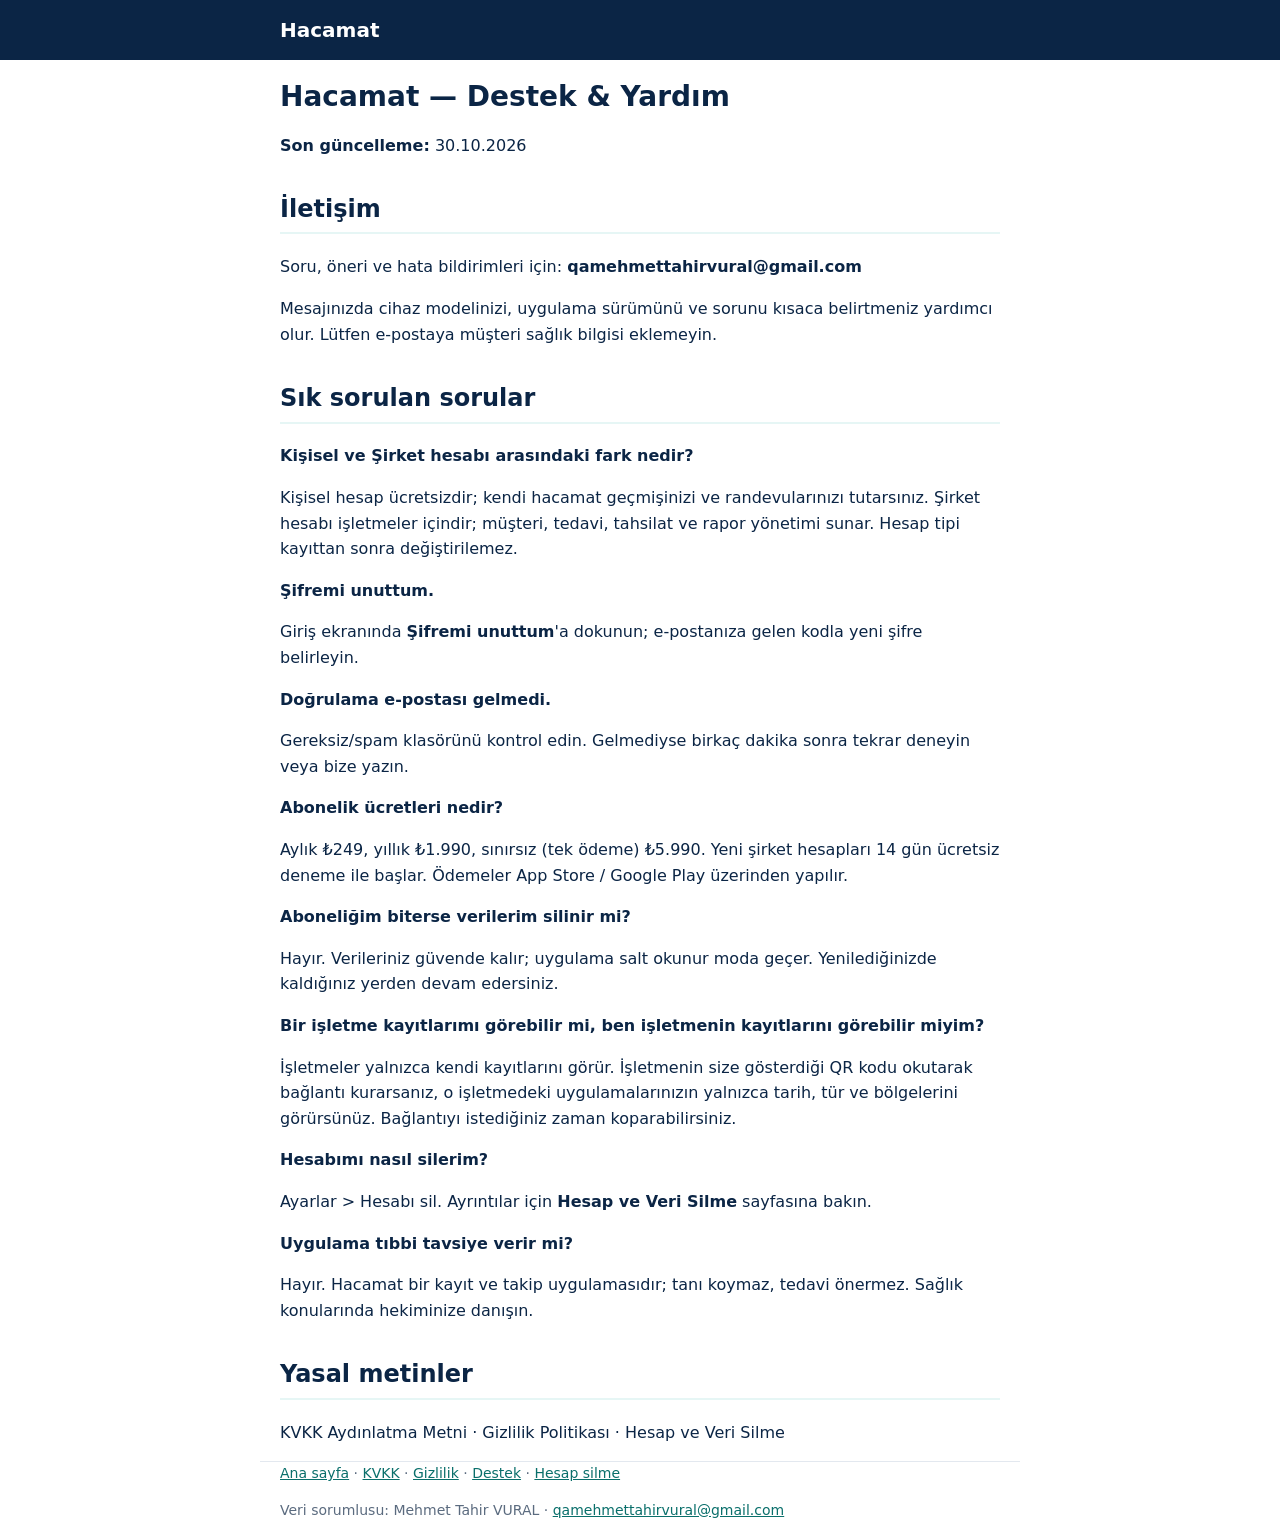
==== destek.html @ 9043c00f "Hacamat yasal/destek statik sayfaları (Tema B)" ====
<!doctype html>
<html lang="tr"><head><meta charset="utf-8"><meta name="viewport" content="width=device-width,initial-scale=1">
<title>Destek &amp; Yardım — Hacamat</title><link rel="stylesheet" href="style.css"></head>
<body><header><div class="w"><a class="brand" href="index.html">Hacamat</a></div></header>
<main class="w"><h1>Hacamat — Destek &amp; Yardım</h1>
<p><strong>Son güncelleme:</strong> 30.10.2026</p>
<h2>İletişim</h2>
<p>Soru, öneri ve hata bildirimleri için: <strong>qamehmettahirvural@gmail.com</strong></p>
<p>Mesajınızda cihaz modelinizi, uygulama sürümünü ve sorunu kısaca belirtmeniz yardımcı olur. Lütfen e-postaya müşteri sağlık bilgisi eklemeyin.</p>
<h2>Sık sorulan sorular</h2>
<p><strong>Kişisel ve Şirket hesabı arasındaki fark nedir?</strong></p>
<p>Kişisel hesap ücretsizdir; kendi hacamat geçmişinizi ve randevularınızı tutarsınız. Şirket hesabı işletmeler içindir; müşteri, tedavi, tahsilat ve rapor yönetimi sunar. Hesap tipi kayıttan sonra değiştirilemez.</p>
<p><strong>Şifremi unuttum.</strong></p>
<p>Giriş ekranında <strong>Şifremi unuttum</strong>'a dokunun; e-postanıza gelen kodla yeni şifre belirleyin.</p>
<p><strong>Doğrulama e-postası gelmedi.</strong></p>
<p>Gereksiz/spam klasörünü kontrol edin. Gelmediyse birkaç dakika sonra tekrar deneyin veya bize yazın.</p>
<p><strong>Abonelik ücretleri nedir?</strong></p>
<p>Aylık ₺249, yıllık ₺1.990, sınırsız (tek ödeme) ₺5.990. Yeni şirket hesapları 14 gün ücretsiz deneme ile başlar. Ödemeler App Store / Google Play üzerinden yapılır.</p>
<p><strong>Aboneliğim biterse verilerim silinir mi?</strong></p>
<p>Hayır. Verileriniz güvende kalır; uygulama salt okunur moda geçer. Yenilediğinizde kaldığınız yerden devam edersiniz.</p>
<p><strong>Bir işletme kayıtlarımı görebilir mi, ben işletmenin kayıtlarını görebilir miyim?</strong></p>
<p>İşletmeler yalnızca kendi kayıtlarını görür. İşletmenin size gösterdiği QR kodu okutarak bağlantı kurarsanız, o işletmedeki uygulamalarınızın yalnızca tarih, tür ve bölgelerini görürsünüz. Bağlantıyı istediğiniz zaman koparabilirsiniz.</p>
<p><strong>Hesabımı nasıl silerim?</strong></p>
<p>Ayarlar &gt; Hesabı sil. Ayrıntılar için <strong>Hesap ve Veri Silme</strong> sayfasına bakın.</p>
<p><strong>Uygulama tıbbi tavsiye verir mi?</strong></p>
<p>Hayır. Hacamat bir kayıt ve takip uygulamasıdır; tanı koymaz, tedavi önermez. Sağlık konularında hekiminize danışın.</p>
<h2>Yasal metinler</h2>
<p>KVKK Aydınlatma Metni · Gizlilik Politikası · Hesap ve Veri Silme</p></main>
<footer class="w"><nav><a href="index.html">Ana sayfa</a> · <a href="kvkk-aydinlatma.html">KVKK</a> · <a href="gizlilik.html">Gizlilik</a> · <a href="destek.html">Destek</a> · <a href="hesap-veri-silme.html">Hesap silme</a></nav><p>Veri sorumlusu: Mehmet Tahir VURAL · <a href="mailto:qamehmettahirvural@gmail.com">qamehmettahirvural@gmail.com</a></p></footer></body></html>
---- style.css ----
:root{--navy:#0B2545;--accent:#0E9F9A;--accent-strong:#0B7F7B;--accent-text:#0A6F6B;--soft:#E6F6F5;--surface:#F6F8FB;--border:#E3E8EF;--muted:#5B6B7F;--danger:#C03030}
*{box-sizing:border-box}body{margin:0;font:16px/1.6 system-ui,-apple-system,"Segoe UI",Roboto,sans-serif;color:var(--navy);background:#fff}
.w{max-width:760px;margin:0 auto;padding:0 20px}
header{background:var(--navy);padding:14px 0}.brand{color:#fff;font-weight:700;font-size:20px;text-decoration:none}
main{padding:24px 20px 40px}h1{font-size:28px;line-height:1.25}h2{margin-top:32px;border-bottom:2px solid var(--soft);padding-bottom:4px}h3{color:var(--accent-text)}
a{color:var(--accent-text)}a:hover,a:focus{color:var(--accent-strong)}strong{color:var(--navy)}em{color:var(--muted)}
.tw{overflow-x:auto}table{border-collapse:collapse;width:100%;margin:12px 0}th,td{border:1px solid var(--border);padding:8px 10px;text-align:left;vertical-align:top}th{background:var(--surface)}
.cards{list-style:none;padding:0}.cards li{margin:10px 0}.cards a{display:block;padding:14px 16px;border:1px solid var(--border);border-left:4px solid var(--accent);border-radius:10px;background:var(--surface);text-decoration:none;font-weight:600}
footer{border-top:1px solid var(--border);padding:20px;color:var(--muted);font-size:14px}footer nav a{color:var(--accent-text)}
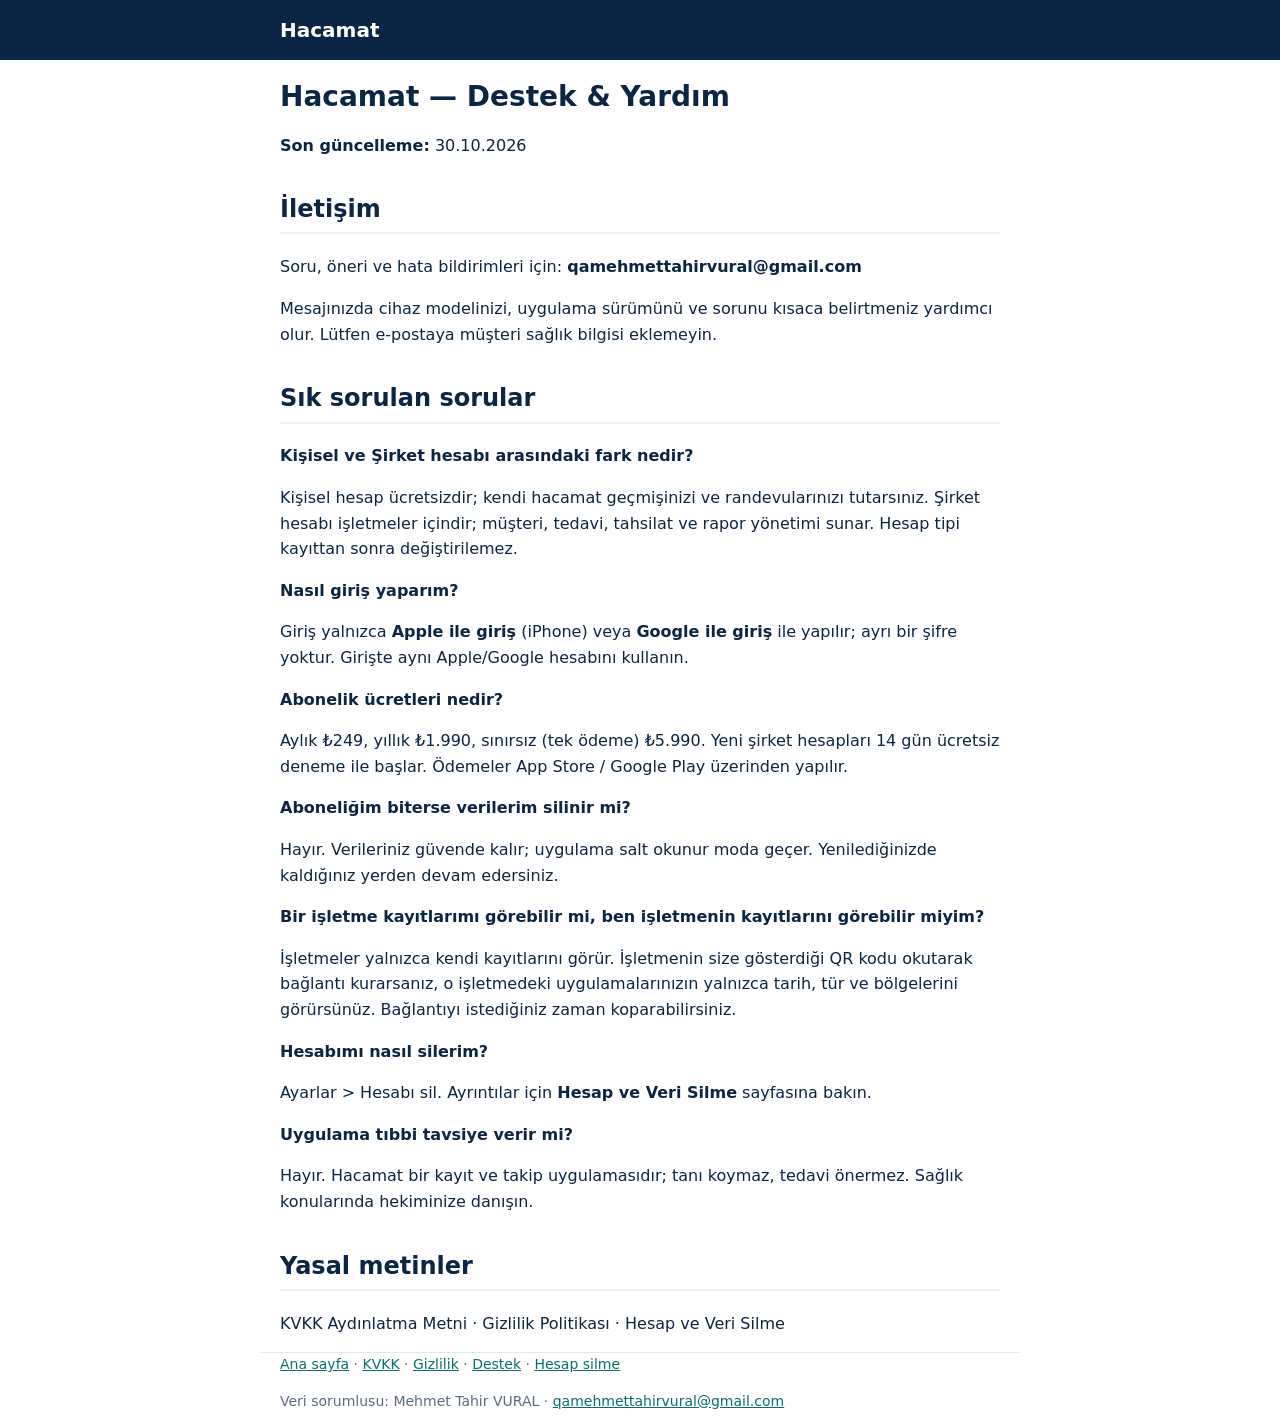
==== commit e5ac1004: "Reklam ifadeleri kaldırıldı; giriş yalnızca Apple/Google (şifre/doğrulama SSS çıkarıldı)" ====
--- a/destek.html
+++ b/destek.html
@@ -10,10 +10,8 @@
 <h2>Sık sorulan sorular</h2>
 <p><strong>Kişisel ve Şirket hesabı arasındaki fark nedir?</strong></p>
 <p>Kişisel hesap ücretsizdir; kendi hacamat geçmişinizi ve randevularınızı tutarsınız. Şirket hesabı işletmeler içindir; müşteri, tedavi, tahsilat ve rapor yönetimi sunar. Hesap tipi kayıttan sonra değiştirilemez.</p>
-<p><strong>Şifremi unuttum.</strong></p>
-<p>Giriş ekranında <strong>Şifremi unuttum</strong>'a dokunun; e-postanıza gelen kodla yeni şifre belirleyin.</p>
-<p><strong>Doğrulama e-postası gelmedi.</strong></p>
-<p>Gereksiz/spam klasörünü kontrol edin. Gelmediyse birkaç dakika sonra tekrar deneyin veya bize yazın.</p>
+<p><strong>Nasıl giriş yaparım?</strong></p>
+<p>Giriş yalnızca <strong>Apple ile giriş</strong> (iPhone) veya <strong>Google ile giriş</strong> ile yapılır; ayrı bir şifre yoktur. Girişte aynı Apple/Google hesabını kullanın.</p>
 <p><strong>Abonelik ücretleri nedir?</strong></p>
 <p>Aylık ₺249, yıllık ₺1.990, sınırsız (tek ödeme) ₺5.990. Yeni şirket hesapları 14 gün ücretsiz deneme ile başlar. Ödemeler App Store / Google Play üzerinden yapılır.</p>
 <p><strong>Aboneliğim biterse verilerim silinir mi?</strong></p>
